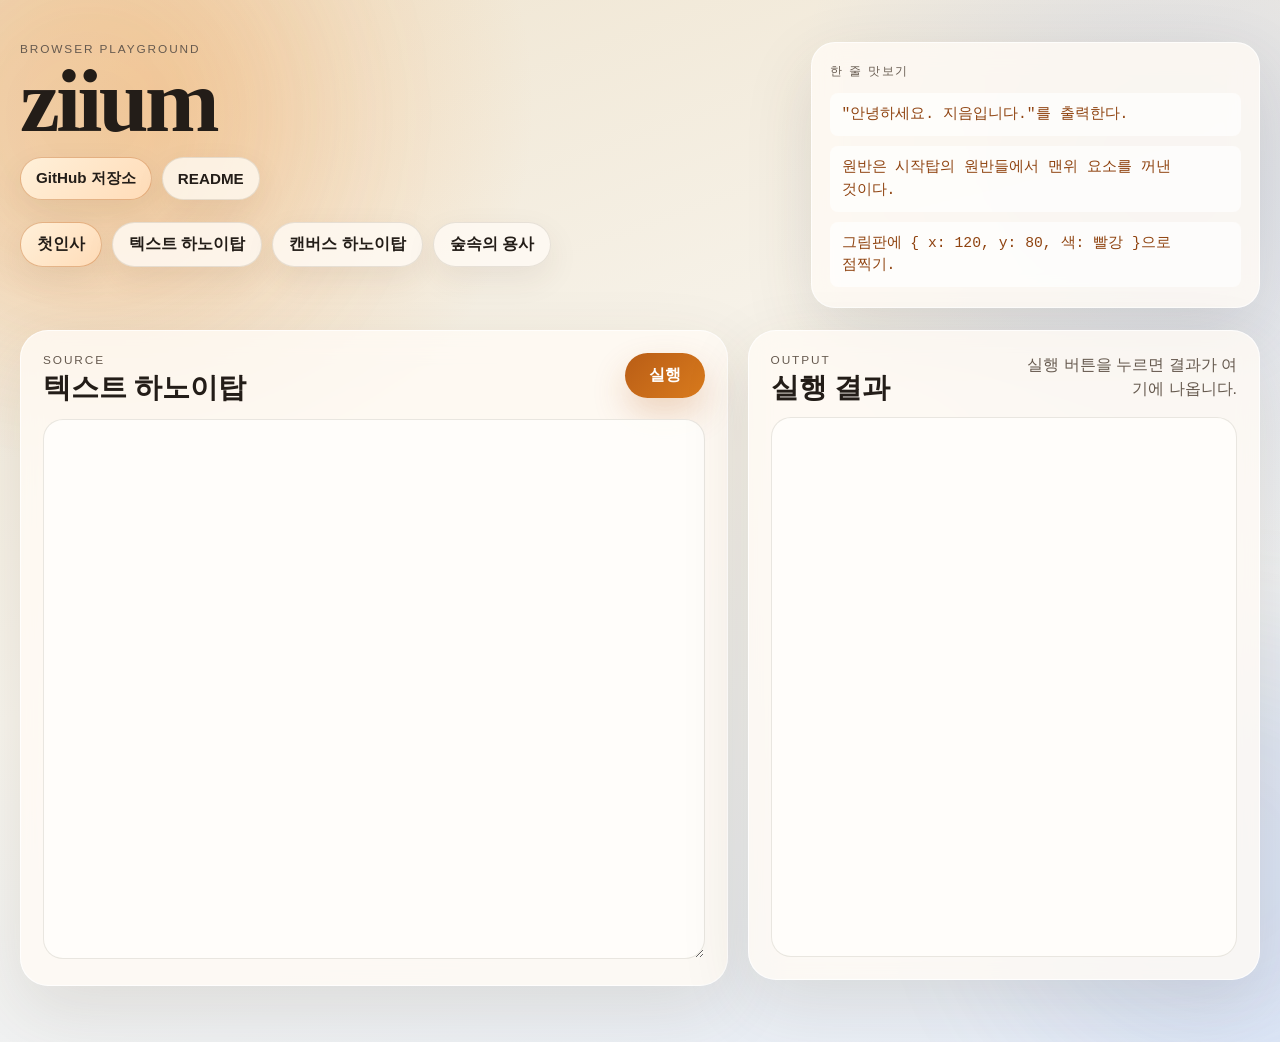
==== index.html @ aed94129 "Add landing page with WASM playground Migrate web assets from ziium/ziium and add GitHub Actions wor" ====
<!doctype html>
<html lang="ko">
  <head>
    <meta charset="utf-8" />
    <meta
      name="viewport"
      content="width=device-width, initial-scale=1, viewport-fit=cover"
    />
    <title>ziium playground</title>
    <link rel="stylesheet" href="./styles.css" />
  </head>
  <body>
    <div class="halo halo-left"></div>
    <div class="halo halo-right"></div>

    <main class="page">
      <header class="masthead">
        <div class="masthead-copy">
          <p class="eyebrow">Browser Playground</p>
          <h1>
            <span class="title-main">ziium</span>
          </h1>
          <div class="masthead-links">
            <a
              class="masthead-link masthead-link-primary"
              href="https://github.com/ziium/ziium"
              target="_blank"
              rel="noreferrer"
            >
              GitHub 저장소
            </a>
            <a
              class="masthead-link"
              href="https://github.com/ziium/ziium/blob/main/README.md"
              target="_blank"
              rel="noreferrer"
            >
              README
            </a>
          </div>

          <section class="demo-switch">
            <button class="demo-chip is-active" data-demo="hello" type="button">
              첫인사
            </button>
            <button class="demo-chip" data-demo="text-hanoi" type="button">
              텍스트 하노이탑
            </button>
            <button class="demo-chip" data-demo="canvas-hanoi" type="button">
              캔버스 하노이탑
            </button>
            <a class="demo-chip" href="./story.html" style="text-decoration:none">
              숲속의 용사
            </a>
          </section>
        </div>

        <aside class="masthead-side">
          <section class="side-card">
            <p class="card-kicker">한 줄 맛보기</p>
            <div class="syntax-showcase">
              <code class="syntax-example">"안녕하세요. 지음입니다."를 출력한다.</code>
              <code class="syntax-example">원반은 시작탑의 원반들에서 맨위 요소를 꺼낸 것이다.</code>
              <code class="syntax-example">그림판에 { x: 120, y: 80, 색: 빨강 }으로 점찍기.</code>
            </div>
          </section>
        </aside>
      </header>

      <section class="workspace">
        <div class="panel panel-editor">
          <div class="panel-head">
            <div>
              <p class="panel-kicker">Source</p>
              <h2 id="demoTitle">텍스트 하노이탑</h2>
            </div>
            <button id="runButton" class="run-button" type="button">실행</button>
          </div>
          <p id="demoSummary" class="panel-summary"></p>
          <textarea id="editor" spellcheck="false" wrap="off"></textarea>
        </div>

        <div class="panel panel-output">
          <div class="panel-head">
            <div>
              <p class="panel-kicker">Output</p>
              <h2>실행 결과</h2>
            </div>
            <p id="statusText" class="status-text">실행 버튼을 누르면 결과가 여기에 나옵니다.</p>
          </div>
          <pre id="output"></pre>
        </div>

        <div id="canvasPanel" class="panel panel-canvas is-hidden">
          <div class="panel-head">
            <div>
              <p class="panel-kicker">Canvas</p>
              <h2>캔버스</h2>
            </div>
            <p id="canvasStatus" class="status-text">캔버스 프레임을 기다리는 중입니다.</p>
          </div>

          <div class="canvas-wrap">
            <canvas id="hanoiCanvas" width="960" height="420"></canvas>
          </div>
          <pre id="canvasInfo" class="canvas-info">캔버스 프레임을 기다리는 중입니다.</pre>
        </div>
      </section>
    </main>

    <script type="module" src="./app.js"></script>
  </body>
</html>
---- styles.css ----
:root {
  --paper: #f6efdf;
  --paper-strong: rgba(255, 251, 244, 0.82);
  --paper-soft: rgba(255, 248, 238, 0.68);
  --ink: #231d18;
  --muted: #665a4f;
  --accent: #b95d16;
  --accent-strong: #8f4310;
  --accent-soft: rgba(239, 179, 120, 0.28);
  --blue-soft: rgba(103, 138, 209, 0.16);
  --line: rgba(71, 56, 39, 0.12);
  --shadow: 0 24px 70px rgba(76, 54, 32, 0.12);
}

* {
  box-sizing: border-box;
}

body {
  margin: 0;
  min-height: 100vh;
  color: var(--ink);
  font-family: "IBM Plex Sans KR", "Apple SD Gothic Neo", "Noto Sans KR", sans-serif;
  background:
    radial-gradient(circle at 12% 10%, rgba(246, 171, 92, 0.36), transparent 26%),
    radial-gradient(circle at 92% 18%, rgba(118, 149, 222, 0.24), transparent 28%),
    linear-gradient(160deg, #efe4cf 0%, #f8f5ee 48%, #e6edf8 100%);
}

.halo {
  position: fixed;
  width: 34vw;
  height: 34vw;
  border-radius: 999px;
  pointer-events: none;
  filter: blur(72px);
  opacity: 0.58;
}

.halo-left {
  top: -8vw;
  left: -10vw;
  background: rgba(230, 137, 53, 0.26);
}

.halo-right {
  right: -12vw;
  bottom: -14vw;
  background: rgba(88, 126, 214, 0.2);
}

.page {
  position: relative;
  z-index: 1;
  max-width: 1380px;
  margin: 0 auto;
  padding: 42px 20px 56px;
}

.masthead {
  display: grid;
  grid-template-columns: minmax(0, 1.2fr) minmax(280px, 0.7fr);
  gap: 20px;
  align-items: start;
  margin-bottom: 22px;
}

.eyebrow,
.panel-kicker,
.card-kicker {
  margin: 0;
  color: var(--muted);
  font-size: 0.74rem;
  letter-spacing: 0.16em;
  text-transform: uppercase;
}

.masthead-copy h1 {
  margin: 6px 0 0;
}

.title-main {
  display: block;
  font-family: "Iowan Old Style", "AppleMyungjo", serif;
  font-size: clamp(3.5rem, 8vw, 5.6rem);
  line-height: 0.88;
  letter-spacing: -0.04em;
}

.title-sub {
  display: block;
  max-width: 760px;
  margin-top: 14px;
  color: var(--muted);
  font-size: 1.05rem;
  line-height: 1.6;
  font-weight: 500;
}

.lede {
  max-width: 760px;
  margin: 16px 0 0;
  color: var(--muted);
  line-height: 1.72;
  font-size: 1rem;
}

.hero-meta {
  display: flex;
  flex-wrap: wrap;
  gap: 10px;
  margin-top: 18px;
}

.meta-pill,
.demo-chip {
  border-radius: 999px;
  border: 1px solid var(--line);
  background: rgba(255, 251, 244, 0.82);
  box-shadow: 0 12px 32px rgba(82, 57, 35, 0.08);
}

.meta-pill {
  display: inline-flex;
  align-items: center;
  min-height: 38px;
  padding: 8px 14px;
  color: var(--muted);
  font-size: 0.92rem;
}

.demo-switch {
  display: flex;
  flex-wrap: wrap;
  gap: 10px;
  margin-top: 22px;
}

.masthead-links {
  display: flex;
  flex-wrap: wrap;
  gap: 10px;
  margin-top: 16px;
}

.masthead-link {
  display: inline-flex;
  align-items: center;
  min-height: 40px;
  padding: 10px 15px;
  border-radius: 999px;
  border: 1px solid var(--line);
  background: rgba(255, 251, 244, 0.78);
  color: var(--ink);
  text-decoration: none;
  font-size: 0.95rem;
  font-weight: 600;
  box-shadow: 0 12px 32px rgba(82, 57, 35, 0.08);
}

.masthead-link:hover {
  border-color: rgba(185, 93, 22, 0.38);
  transform: translateY(-1px);
}

.masthead-link-primary {
  background: linear-gradient(135deg, #fff0d9, #ffdcb8);
  border-color: rgba(185, 93, 22, 0.38);
}

.demo-chip {
  cursor: pointer;
  padding: 11px 16px;
  color: var(--ink);
  font: inherit;
  font-weight: 600;
}

.demo-chip.is-active {
  border-color: rgba(185, 93, 22, 0.38);
  background: linear-gradient(135deg, #fff0d9, #ffdcb8);
}

.masthead-side {
  display: grid;
  gap: 14px;
}

.side-card {
  padding: 18px 18px 20px;
  border: 1px solid rgba(255, 255, 255, 0.7);
  border-radius: 24px;
  background: var(--paper-strong);
  backdrop-filter: blur(14px);
  box-shadow: var(--shadow);
}

.side-card-accent {
  background:
    linear-gradient(135deg, rgba(255, 241, 219, 0.96), rgba(255, 249, 241, 0.9)),
    var(--paper-strong);
}

.side-card h2 {
  margin: 8px 0 10px;
  font-family: "Iowan Old Style", "AppleMyungjo", serif;
  font-size: 1.7rem;
  line-height: 1.08;
}

.side-card p {
  margin: 0;
  color: var(--muted);
  line-height: 1.7;
}

.syntax-showcase {
  display: grid;
  gap: 10px;
  margin-top: 12px;
}

.syntax-example,
.lede code {
  display: block;
  border-radius: 8px;
  background: rgba(255, 255, 255, 0.62);
  padding: 10px 12px;
  color: var(--accent-strong);
  font-family: "IBM Plex Mono", "SFMono-Regular", monospace;
  font-size: 0.92rem;
  line-height: 1.55;
  white-space: pre-wrap;
  word-break: keep-all;
}

.workspace {
  display: grid;
  grid-template-columns: minmax(0, 1.16fr) minmax(360px, 0.84fr);
  gap: 20px;
  align-items: start;
}

.panel {
  min-width: 0;
  padding: 22px;
  border: 1px solid rgba(255, 255, 255, 0.74);
  border-radius: 28px;
  background: var(--paper-strong);
  backdrop-filter: blur(14px);
  box-shadow: var(--shadow);
}

.panel-editor {
  grid-column: 1;
}

.panel-output,
.panel-canvas {
  grid-column: 2;
}

.panel-head {
  display: flex;
  align-items: flex-start;
  justify-content: space-between;
  gap: 16px;
}

.panel-head h2 {
  margin: 6px 0 0;
  font-family: "Iowan Old Style", "AppleMyungjo", serif;
  font-size: 1.78rem;
  line-height: 1.05;
}

.panel-summary,
.status-text {
  color: var(--muted);
}

.panel-summary {
  margin: 10px 0 16px;
  line-height: 1.72;
}

.status-text {
  margin: 0;
  max-width: 220px;
  text-align: right;
  line-height: 1.5;
}

.run-button {
  border: none;
  border-radius: 999px;
  background: linear-gradient(135deg, var(--accent), #d97b1d);
  color: #fff;
  font: inherit;
  font-weight: 700;
  padding: 12px 24px;
  cursor: pointer;
  box-shadow: 0 16px 34px rgba(185, 93, 22, 0.24);
  transition: transform 160ms ease, box-shadow 160ms ease;
}

.run-button:hover {
  transform: translateY(-1px);
  box-shadow: 0 18px 38px rgba(185, 93, 22, 0.28);
}

#editor,
#output,
.canvas-info {
  width: 100%;
  border: 1px solid rgba(77, 58, 38, 0.12);
  border-radius: 20px;
  background: rgba(255, 254, 251, 0.92);
  color: #2a231d;
  font-size: 0.97rem;
  line-height: 1.72;
  font-family: "IBM Plex Mono", "SFMono-Regular", monospace;
}

#editor {
  min-height: 540px;
  resize: vertical;
  padding: 18px;
  font-size: 0.92rem;
  line-height: 1.58;
  white-space: pre;
  overflow-wrap: normal;
  word-break: normal;
}

#output,
.canvas-info {
  margin: 14px 0 0;
  padding: 18px;
  white-space: pre-wrap;
  overflow: auto;
}

#output {
  min-height: 540px;
}

.panel-canvas {
  display: flex;
  flex-direction: column;
}

.canvas-wrap {
  margin-top: 14px;
  padding: 10px;
  border-radius: 24px;
  background: linear-gradient(180deg, #eef3ff, #f2f5ff);
  border: 1px solid rgba(70, 89, 139, 0.14);
}

#hanoiCanvas {
  display: block;
  width: 100%;
  height: auto;
  border-radius: 18px;
  background: #f8f1dc;
}

.canvas-info {
  min-height: 104px;
  background: rgba(250, 247, 241, 0.95);
}

.is-hidden {
  display: none !important;
}

@media (max-width: 1040px) {
  .masthead,
  .workspace {
    grid-template-columns: 1fr;
  }

  .panel-output,
  .panel-canvas {
    grid-column: 1;
  }
}

@media (max-width: 720px) {
  .page {
    padding: 26px 14px 38px;
  }

  .panel,
  .side-card {
    padding: 18px;
    border-radius: 22px;
  }

  .panel-head {
    flex-direction: column;
  }

  .status-text {
    max-width: none;
    text-align: left;
  }

  #editor,
  #output {
    min-height: 360px;
  }

  .canvas-info {
    min-height: 96px;
  }
}
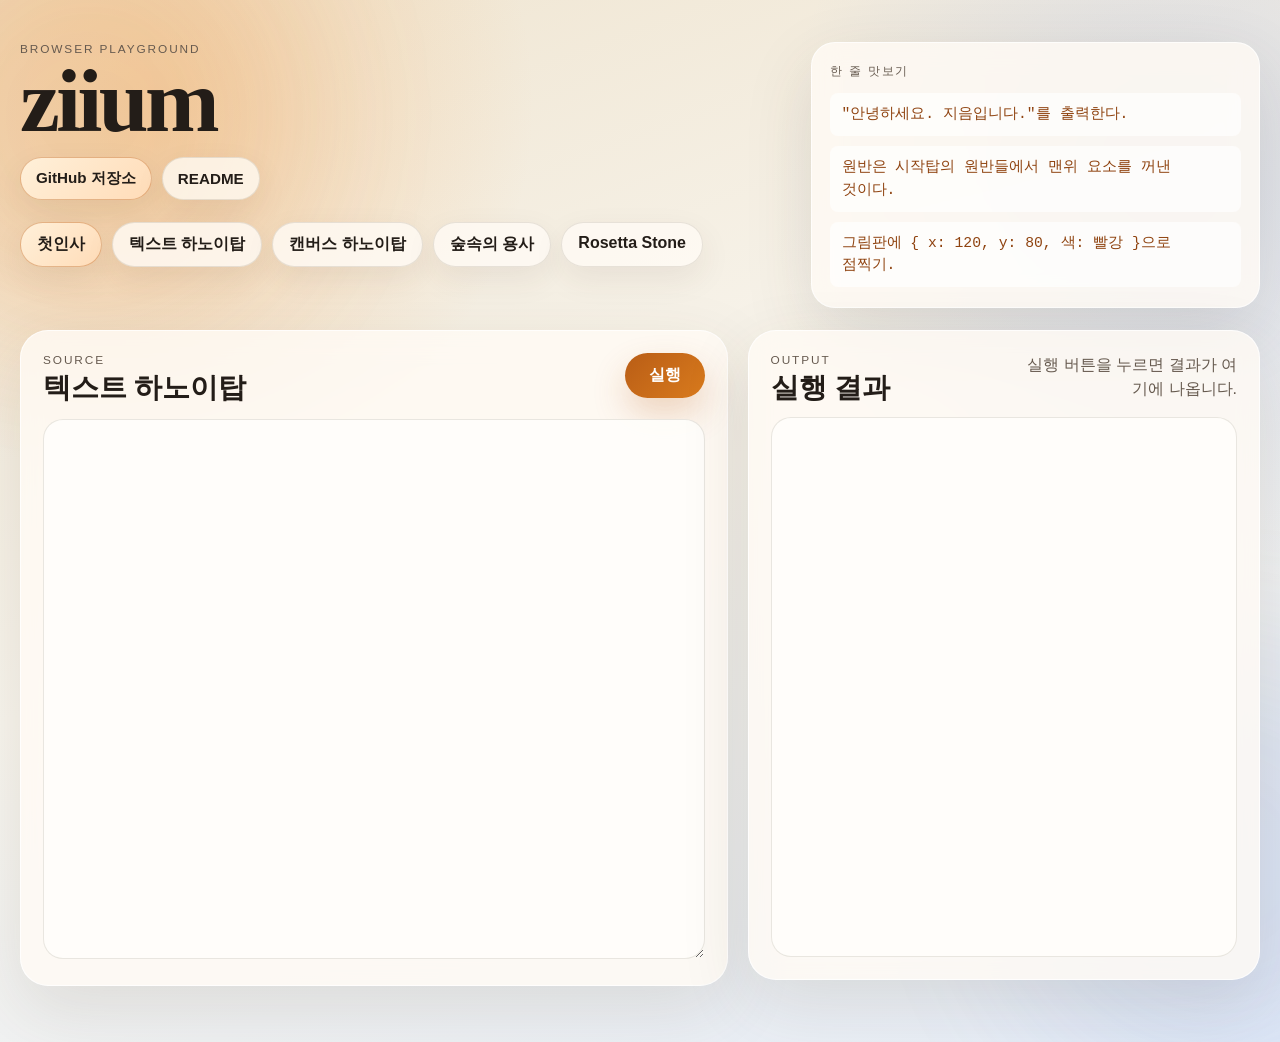
==== commit 4e9b89ca: "Add Rosetta Stone comparison page for Python/Ruby developers 7-section, 15-example side-by-side refe" ====
--- a/index.html
+++ b/index.html
@@ -51,6 +51,9 @@
             </button>
             <a class="demo-chip" href="./story.html" style="text-decoration:none">
               숲속의 용사
+            </a>
+            <a class="demo-chip" href="./rosetta.html" style="text-decoration:none">
+              Rosetta Stone
             </a>
           </section>
         </div>
--- a/styles.css
+++ b/styles.css
@@ -416,3 +416,284 @@
     min-height: 96px;
   }
 }
+
+/* ==========================================================================
+   Rosetta Stone — 3-column comparison page
+   All classes prefixed with `rosetta-` to isolate from other pages.
+   ========================================================================== */
+
+.rosetta-header {
+  text-align: center;
+  margin-bottom: 36px;
+}
+
+.rosetta-title {
+  font-family: "Iowan Old Style", "AppleMyungjo", serif;
+  font-size: clamp(2.4rem, 6vw, 3.8rem);
+  line-height: 0.92;
+  letter-spacing: -0.03em;
+  margin: 8px 0 0;
+}
+
+.rosetta-lead {
+  max-width: 580px;
+  margin: 14px auto 0;
+  color: var(--muted);
+  line-height: 1.72;
+  font-size: 1rem;
+}
+
+.rosetta-nav {
+  display: flex;
+  flex-wrap: wrap;
+  gap: 10px;
+  justify-content: center;
+  margin-top: 18px;
+}
+
+.rosetta-wasm-status {
+  display: inline-block;
+  margin-top: 14px;
+  padding: 6px 16px;
+  border-radius: 999px;
+  background: var(--accent-soft);
+  color: var(--accent-strong);
+  font-size: 0.82rem;
+  font-weight: 600;
+  letter-spacing: 0.02em;
+}
+
+.rosetta-wasm-status.is-ready {
+  background: rgba(76, 175, 80, 0.14);
+  color: #2e7d32;
+}
+
+.rosetta-wasm-status.is-error {
+  background: rgba(211, 47, 47, 0.12);
+  color: #c62828;
+}
+
+/* --- Section --- */
+
+.rosetta-section {
+  margin-bottom: 40px;
+}
+
+.rosetta-section-head {
+  margin-bottom: 16px;
+}
+
+.rosetta-section-head h2 {
+  font-family: "Iowan Old Style", "AppleMyungjo", serif;
+  font-size: 1.5rem;
+  line-height: 1.1;
+  margin: 0;
+}
+
+.rosetta-description {
+  margin: 6px 0 0;
+  color: var(--muted);
+  font-size: 0.95rem;
+  line-height: 1.6;
+}
+
+.rosetta-description code {
+  background: rgba(255, 255, 255, 0.6);
+  padding: 1px 6px;
+  border-radius: 4px;
+  font-family: "IBM Plex Mono", "SFMono-Regular", monospace;
+  font-size: 0.88em;
+  color: var(--accent-strong);
+}
+
+/* --- Tabs (mobile/tablet only) --- */
+
+.rosetta-tabs {
+  display: none;
+  gap: 8px;
+  margin-bottom: 12px;
+}
+
+.rosetta-tab {
+  padding: 8px 16px;
+  border: 1px solid var(--line);
+  border-radius: 999px;
+  background: var(--paper-soft);
+  color: var(--muted);
+  font: inherit;
+  font-size: 0.85rem;
+  font-weight: 600;
+  cursor: pointer;
+}
+
+.rosetta-tab.is-active {
+  border-color: rgba(185, 93, 22, 0.38);
+  background: linear-gradient(135deg, #fff0d9, #ffdcb8);
+  color: var(--ink);
+}
+
+/* --- 3-column grid --- */
+
+.rosetta-example {
+  margin-bottom: 16px;
+}
+
+.rosetta-columns {
+  display: grid;
+  grid-template-columns: 1fr 1fr 1fr;
+  gap: 14px;
+  align-items: start;
+}
+
+.rosetta-col {
+  min-width: 0;
+  padding: 16px;
+  border: 1px solid rgba(255, 255, 255, 0.7);
+  border-radius: 18px;
+  background: var(--paper-strong);
+  backdrop-filter: blur(14px);
+  box-shadow: 0 12px 32px rgba(82, 57, 35, 0.06);
+}
+
+.rosetta-col-ziium {
+  border-color: rgba(185, 93, 22, 0.18);
+  background:
+    linear-gradient(135deg, rgba(255, 241, 219, 0.6), rgba(255, 249, 241, 0.5)),
+    var(--paper-strong);
+}
+
+.rosetta-col-label {
+  margin: 0 0 8px;
+  font-size: 0.72rem;
+  letter-spacing: 0.14em;
+  text-transform: uppercase;
+  color: var(--muted);
+}
+
+.rosetta-col pre {
+  margin: 0;
+  padding: 12px;
+  border-radius: 12px;
+  background: rgba(255, 254, 251, 0.88);
+  border: 1px solid rgba(77, 58, 38, 0.08);
+  overflow-x: auto;
+}
+
+.rosetta-col code {
+  font-family: "IBM Plex Mono", "SFMono-Regular", monospace;
+  font-size: 0.86rem;
+  line-height: 1.6;
+  color: #2a231d;
+  white-space: pre;
+}
+
+/* --- Run button --- */
+
+.rosetta-run {
+  display: inline-flex;
+  align-items: center;
+  margin-top: 10px;
+  padding: 7px 18px;
+  border: none;
+  border-radius: 999px;
+  background: linear-gradient(135deg, var(--accent), #d97b1d);
+  color: #fff;
+  font: inherit;
+  font-size: 0.84rem;
+  font-weight: 700;
+  cursor: pointer;
+  box-shadow: 0 8px 20px rgba(185, 93, 22, 0.2);
+  transition: transform 140ms ease, box-shadow 140ms ease, opacity 140ms ease;
+}
+
+.rosetta-run:hover:not(:disabled) {
+  transform: translateY(-1px);
+  box-shadow: 0 10px 24px rgba(185, 93, 22, 0.26);
+}
+
+.rosetta-run:disabled {
+  opacity: 0.5;
+  cursor: not-allowed;
+}
+
+.rosetta-fallback-link {
+  display: inline-block;
+  margin-top: 10px;
+  padding: 7px 18px;
+  border-radius: 999px;
+  background: var(--accent-soft);
+  color: var(--accent-strong);
+  font-size: 0.84rem;
+  font-weight: 600;
+  text-decoration: none;
+}
+
+.rosetta-fallback-link:hover {
+  text-decoration: underline;
+}
+
+/* --- Output --- */
+
+.rosetta-output {
+  margin: 10px 0 0;
+  padding: 10px 12px;
+  min-height: 28px;
+  border-radius: 10px;
+  background: rgba(255, 254, 251, 0.88);
+  border: 1px solid rgba(77, 58, 38, 0.08);
+  font-family: "IBM Plex Mono", "SFMono-Regular", monospace;
+  font-size: 0.84rem;
+  line-height: 1.55;
+  color: #2a231d;
+  white-space: pre-wrap;
+}
+
+.rosetta-output:empty {
+  display: none;
+}
+
+/* --- Responsive: tablet --- */
+
+@media (max-width: 1040px) {
+  .rosetta-tabs {
+    display: flex;
+  }
+
+  .rosetta-col-label {
+    display: none;
+  }
+
+  .rosetta-columns {
+    grid-template-columns: 1fr;
+  }
+
+  .rosetta-col {
+    display: none;
+  }
+
+  .rosetta-col.is-active {
+    display: block;
+  }
+}
+
+/* --- Responsive: mobile --- */
+
+@media (max-width: 720px) {
+  .rosetta-section-head h2 {
+    font-size: 1.3rem;
+  }
+
+  .rosetta-col {
+    padding: 14px;
+    border-radius: 16px;
+  }
+
+  .rosetta-col pre {
+    padding: 10px;
+    border-radius: 10px;
+  }
+
+  .rosetta-col code {
+    font-size: 0.82rem;
+  }
+}
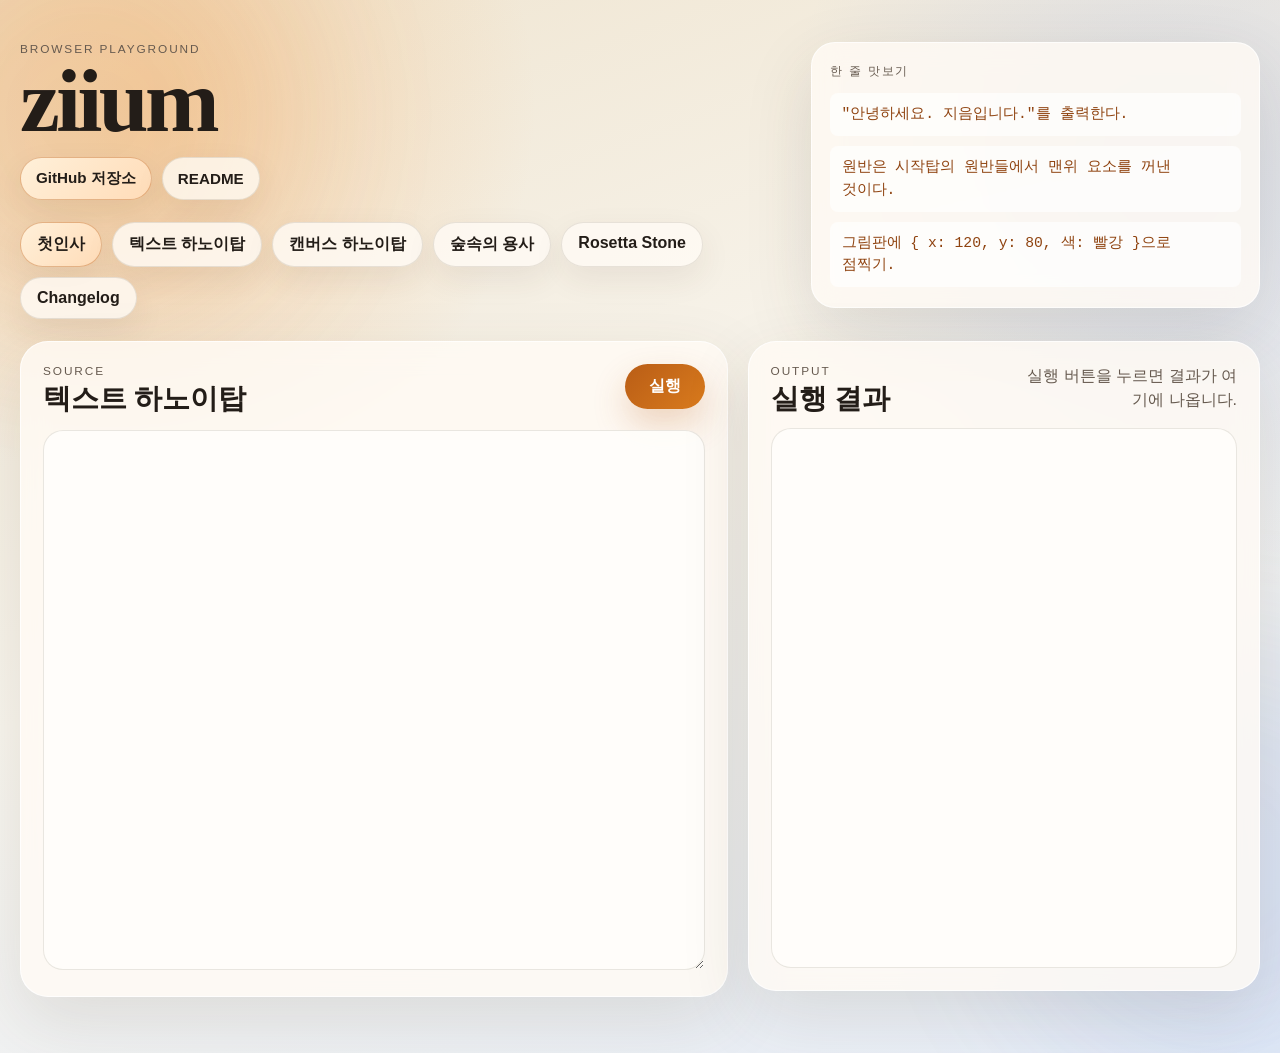
==== commit d0763841: "Add changelog page and update Rosetta examples for v0.3 - New changelog.html with v0.1/v0.2/v0.3 rel" ====
--- a/index.html
+++ b/index.html
@@ -54,6 +54,9 @@
             </a>
             <a class="demo-chip" href="./rosetta.html" style="text-decoration:none">
               Rosetta Stone
+            </a>
+            <a class="demo-chip" href="./changelog.html" style="text-decoration:none">
+              Changelog
             </a>
           </section>
         </div>
--- a/styles.css
+++ b/styles.css
@@ -697,3 +697,168 @@
     font-size: 0.82rem;
   }
 }
+
+/* ==========================================================================
+   Changelog — release notes
+   ========================================================================== */
+
+.cl-version {
+  margin-bottom: 48px;
+}
+
+.cl-version-head {
+  display: flex;
+  align-items: baseline;
+  gap: 12px;
+  margin-bottom: 6px;
+}
+
+.cl-version-head h2 {
+  font-family: "IBM Plex Mono", "SFMono-Regular", monospace;
+  font-size: 1.8rem;
+  line-height: 1.1;
+  margin: 0;
+}
+
+.cl-date {
+  font-size: 0.85rem;
+  color: var(--muted);
+}
+
+.cl-tag {
+  display: inline-block;
+  padding: 2px 10px;
+  border-radius: 999px;
+  font-size: 0.72rem;
+  font-weight: 700;
+  letter-spacing: 0.06em;
+  text-transform: uppercase;
+}
+
+.cl-tag-latest {
+  background: rgba(76, 175, 80, 0.14);
+  color: #2e7d32;
+}
+
+.cl-tag-research {
+  background: var(--blue-soft);
+  color: #3f5f9e;
+}
+
+.cl-summary {
+  color: var(--muted);
+  line-height: 1.72;
+  margin: 0 0 22px;
+  max-width: 680px;
+}
+
+.cl-section {
+  margin-bottom: 24px;
+}
+
+.cl-section h3 {
+  font-size: 1rem;
+  font-weight: 700;
+  color: var(--accent-strong);
+  letter-spacing: 0.04em;
+  margin: 0 0 12px;
+}
+
+.cl-entry {
+  padding: 18px;
+  border: 1px solid rgba(255, 255, 255, 0.7);
+  border-radius: 18px;
+  background: var(--paper-strong);
+  backdrop-filter: blur(14px);
+  box-shadow: 0 12px 32px rgba(82, 57, 35, 0.06);
+  margin-bottom: 12px;
+}
+
+.cl-entry h4 {
+  margin: 0 0 6px;
+  font-size: 1.05rem;
+  font-weight: 700;
+}
+
+.cl-entry p {
+  margin: 0 0 12px;
+  color: var(--muted);
+  line-height: 1.65;
+  font-size: 0.95rem;
+}
+
+.cl-entry p code {
+  background: rgba(255, 255, 255, 0.6);
+  padding: 1px 6px;
+  border-radius: 4px;
+  font-family: "IBM Plex Mono", "SFMono-Regular", monospace;
+  font-size: 0.88em;
+  color: var(--accent-strong);
+}
+
+.cl-code {
+  margin: 0;
+  padding: 14px;
+  border-radius: 12px;
+  background: rgba(255, 254, 251, 0.88);
+  border: 1px solid rgba(77, 58, 38, 0.08);
+  overflow-x: auto;
+}
+
+.cl-code code {
+  font-family: "IBM Plex Mono", "SFMono-Regular", monospace;
+  font-size: 0.86rem;
+  line-height: 1.65;
+  color: #2a231d;
+  white-space: pre;
+}
+
+.cl-comment {
+  color: var(--muted);
+  font-style: italic;
+}
+
+.cl-fixes {
+  margin: 0;
+  padding-left: 20px;
+}
+
+.cl-fixes li {
+  color: var(--ink);
+  line-height: 1.72;
+  margin-bottom: 8px;
+  font-size: 0.95rem;
+}
+
+.cl-fixes code {
+  background: rgba(255, 255, 255, 0.6);
+  padding: 1px 6px;
+  border-radius: 4px;
+  font-family: "IBM Plex Mono", "SFMono-Regular", monospace;
+  font-size: 0.88em;
+  color: var(--accent-strong);
+}
+
+@media (max-width: 720px) {
+  .cl-version-head {
+    flex-wrap: wrap;
+  }
+
+  .cl-version-head h2 {
+    font-size: 1.5rem;
+  }
+
+  .cl-entry {
+    padding: 14px;
+    border-radius: 16px;
+  }
+
+  .cl-code {
+    padding: 10px;
+    border-radius: 10px;
+  }
+
+  .cl-code code {
+    font-size: 0.82rem;
+  }
+}
